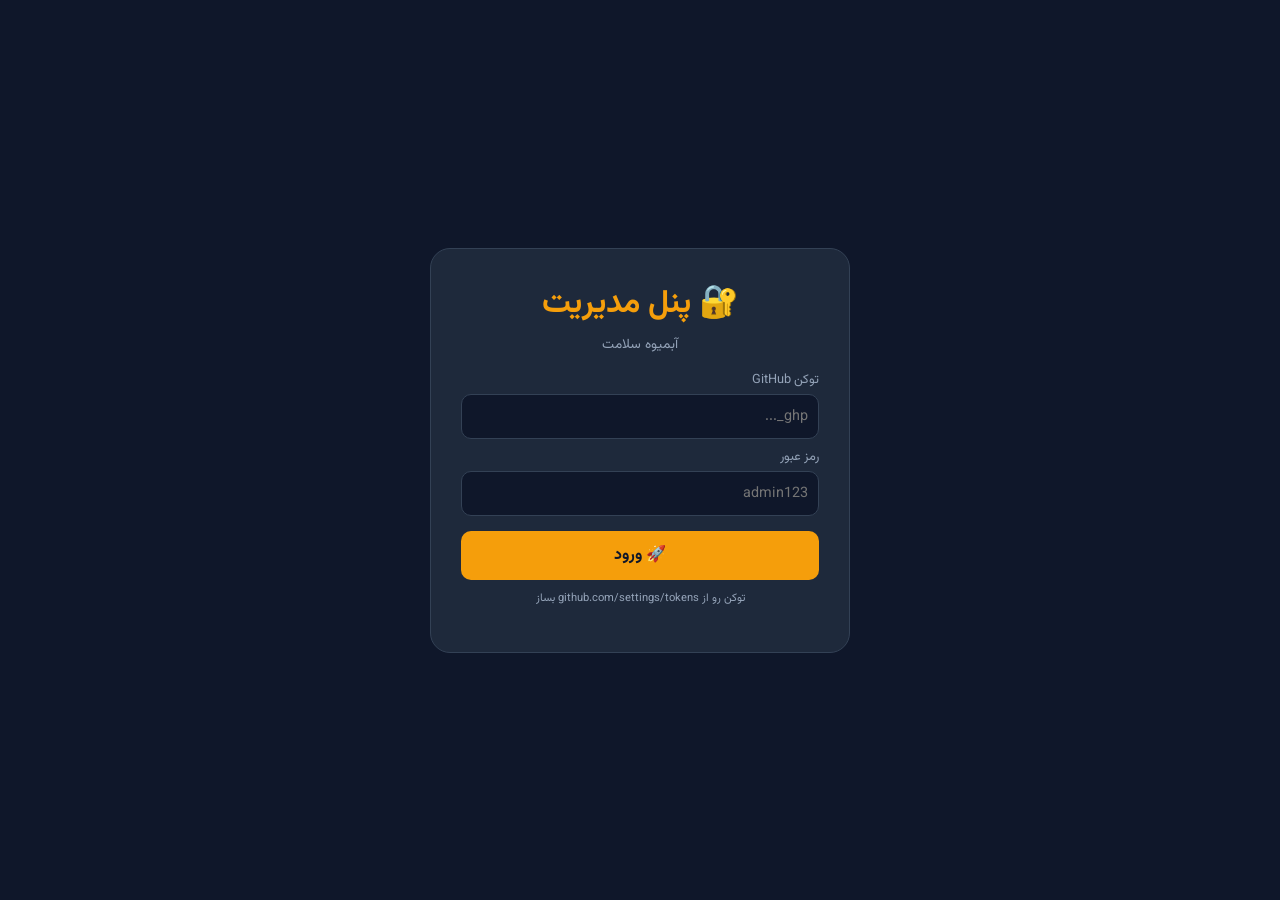
==== admin.html @ 1343d587 "Create admin.html" ====
<!DOCTYPE html>
<html lang="fa" dir="rtl">
<head>
    <meta charset="UTF-8">
    <meta name="viewport" content="width=device-width, initial-scale=1.0">
    <title>پنل مدیریت | آبمیوه سلامت</title>
    <link rel="stylesheet" href="https://cdnjs.cloudflare.com/ajax/libs/font-awesome/6.4.0/css/all.min.css">
    <link href="https://fonts.googleapis.com/css2?family=Vazirmatn:wght@300;400;500;700;900&display=swap" rel="stylesheet">
    <style>
        :root {
            --bg: #0f172a; --card: #1e293b; --text: #e2e8f0;
            --muted: #94a3b8; --primary: #f59e0b; --success: #10b981;
            --danger: #ef4444; --border: #334155;
        }
        * { margin: 0; padding: 0; box-sizing: border-box; }
        body { font-family: 'Vazirmatn', sans-serif; background: var(--bg); color: var(--text); direction: rtl; min-height: 100vh; }
        .login-screen { position: fixed; top: 0; left: 0; width: 100%; height: 100%; background: var(--bg); display: flex; align-items: center; justify-content: center; z-index: 9999; }
        .login-screen.hidden { display: none; }
        .login-box { background: var(--card); padding: 30px; border-radius: 20px; border: 1px solid var(--border); text-align: center; max-width: 420px; width: 90%; }
        .login-box h1 { color: var(--primary); margin-bottom: 5px; }
        .login-box p { color: var(--muted); font-size: 0.85rem; margin-bottom: 15px; }
        .login-box label { display: block; text-align: right; color: var(--muted); font-size: 0.8rem; margin: 8px 0 4px; }
        .login-box input { width: 100%; padding: 10px; border-radius: 10px; border: 1px solid var(--border); background: var(--bg); color: var(--text); font-family: 'Vazirmatn'; font-size: 0.9rem; }
        .login-box button { width: 100%; padding: 12px; background: var(--primary); color: var(--bg); border: none; border-radius: 10px; font-family: 'Vazirmatn'; font-weight: 700; font-size: 1rem; cursor: pointer; margin-top: 15px; }
        .login-error { color: var(--danger); margin-top: 10px; display: none; font-size: 0.85rem; }

        .dashboard { display: none; padding: 15px; max-width: 1200px; margin: 0 auto; }
        .dashboard.active { display: block; }
        .dash-header { background: var(--card); padding: 15px 20px; border-radius: 14px; border: 1px solid var(--border); display: flex; justify-content: space-between; align-items: center; margin-bottom: 20px; flex-wrap: wrap; gap: 10px; }
        .dash-header h2 { color: var(--primary); font-size: 1.2rem; }
        .btn { padding: 8px 16px; border-radius: 10px; border: none; font-family: 'Vazirmatn'; font-weight: 700; cursor: pointer; transition: 0.3s; font-size: 0.85rem; display: inline-flex; align-items: center; gap: 5px; }
        .btn-success { background: var(--success); color: white; }
        .btn-purple { background: linear-gradient(135deg, #8b5cf6, #6366f1); color: white; }
        .btn-danger { background: var(--danger); color: white; }
        .btn-outline { background: transparent; color: var(--text); border: 1px solid var(--border); }
        .btn:hover { opacity: 0.9; transform: translateY(-1px); }
        .stats { display: grid; grid-template-columns: repeat(4, 1fr); gap: 10px; margin-bottom: 20px; }
        .stat { background: var(--card); padding: 12px; border-radius: 12px; border: 1px solid var(--border); text-align: center; }
        .stat .num { font-size: 1.5rem; font-weight: 900; color: var(--primary); }
        .stat .label { color: var(--muted); font-size: 0.75rem; }
        .sync-status { background: var(--card); border: 1px solid var(--border); padding: 10px 15px; border-radius: 10px; margin-bottom: 15px; display: flex; align-items: center; gap: 8px; font-size: 0.85rem; }
        .sync-dot { width: 8px; height: 8px; border-radius: 50%; }
        .sync-dot.online { background: var(--success); }
        .sync-dot.offline { background: var(--danger); }

        .table-wrap { background: var(--card); border-radius: 14px; border: 1px solid var(--border); overflow-x: auto; }
        table { width: 100%; border-collapse: collapse; min-width: 900px; }
        th { background: var(--bg); padding: 10px; text-align: right; color: var(--primary); font-weight: 700; font-size: 0.8rem; border-bottom: 2px solid var(--border); }
        td { padding: 8px 10px; border-bottom: 1px solid var(--border); font-size: 0.78rem; }
        tr:hover td { background: rgba(245,158,11,0.03); }
        .product-img { width: 40px; height: 40px; border-radius: 8px; object-fit: cover; }
        .icon-btn { background: var(--bg); border: 1px solid var(--border); color: var(--text); width: 28px; height: 28px; border-radius: 6px; cursor: pointer; font-size: 0.75rem; display: inline-flex; align-items: center; justify-content: center; }
        .icon-btn:hover { border-color: var(--primary); color: var(--primary); }
        .icon-btn.del:hover { border-color: var(--danger); color: var(--danger); }

        .modal-overlay { display: none; position: fixed; top: 0; left: 0; width: 100%; height: 100%; background: rgba(0,0,0,0.7); z-index: 1000; align-items: center; justify-content: center; }
        .modal-overlay.active { display: flex; }
        .modal { background: var(--card); border-radius: 16px; padding: 25px; max-width: 650px; width: 95%; max-height: 85vh; overflow-y: auto; border: 1px solid var(--border); }
        .modal h3 { color: var(--primary); margin-bottom: 15px; text-align: center; }
        .form-group { margin-bottom: 10px; }
        .form-group label { display: block; margin-bottom: 3px; color: var(--muted); font-size: 0.78rem; }
        .form-group input, .form-group select, .form-group textarea { width: 100%; padding: 8px 12px; border-radius: 8px; border: 1px solid var(--border); background: var(--bg); color: var(--text); font-family: 'Vazirmatn'; font-size: 0.85rem; }
        .form-group input:focus, .form-group select:focus, .form-group textarea:focus { outline: none; border-color: var(--primary); }
        .form-row { display: grid; grid-template-columns: 1fr 1fr; gap: 10px; }
        .form-row-3 { display: grid; grid-template-columns: 1fr 1fr 1fr; gap: 10px; }
        .price-grid { display: grid; grid-template-columns: 1fr 1fr; gap: 8px; }
        .modal-btns { display: flex; gap: 10px; justify-content: center; margin-top: 15px; flex-wrap: wrap; }
        .tag-input { display: flex; flex-wrap: wrap; gap: 5px; padding: 8px; border: 1px solid var(--border); border-radius: 8px; background: var(--bg); min-height: 40px; }
        .tag-item { background: var(--primary); color: var(--bg); padding: 3px 10px; border-radius: 15px; font-size: 0.75rem; display: flex; align-items: center; gap: 5px; }
        .tag-item button { background: none; border: none; color: var(--bg); cursor: pointer; font-size: 0.8rem; }

        .file-upload-area { border: 2px dashed var(--border); border-radius: 12px; padding: 20px; text-align: center; cursor: pointer; transition: 0.3s; margin-bottom: 10px; }
        .file-upload-area:hover { border-color: var(--primary); background: rgba(245,158,11,0.05); }
        .file-upload-area i { font-size: 2rem; color: var(--primary); margin-bottom: 8px; }
        .file-list { display: flex; flex-wrap: wrap; gap: 8px; margin-top: 10px; }
        .file-item { position: relative; width: 80px; height: 80px; border-radius: 10px; overflow: hidden; border: 1px solid var(--border); }
        .file-item img, .file-item video { width: 100%; height: 100%; object-fit: cover; }
        .file-item button { position: absolute; top: 2px; right: 2px; background: var(--danger); color: white; border: none; width: 20px; height: 20px; border-radius: 50%; cursor: pointer; font-size: 0.6rem; }

        .toast { position: fixed; bottom: 20px; right: 50%; transform: translateX(50%); padding: 10px 20px; border-radius: 50px; font-weight: 700; z-index: 9999; font-size: 0.85rem; animation: fadeIn 0.3s; }
        .toast.success { background: var(--success); color: white; }
        .toast.error { background: var(--danger); color: white; }
        .toast.info { background: #3b82f6; color: white; }
        @keyframes fadeIn { from { opacity: 0; transform: translateX(50%) translateY(10px); } to { opacity: 1; transform: translateX(50%) translateY(0); } }

        @media (max-width: 768px) { .form-row, .form-row-3, .price-grid { grid-template-columns: 1fr; } .stats { grid-template-columns: 1fr 1fr; } }
    </style>
</head>
<body>

    <!-- Login -->
    <div class="login-screen" id="loginScreen">
        <div class="login-box">
            <h1>🔐 پنل مدیریت</h1>
            <p>آبمیوه سلامت</p>
            <label>توکن GitHub</label>
            <input type="password" id="githubToken" placeholder="ghp_...">
            <label>رمز عبور</label>
            <input type="password" id="password" placeholder="admin123">
            <button onclick="login()">🚀 ورود</button>
            <p class="login-error" id="loginError"></p>
            <p style="color:var(--muted);font-size:0.7rem;margin-top:10px;">توکن رو از github.com/settings/tokens بساز</p>
        </div>
    </div>

    <!-- Dashboard -->
    <div class="dashboard" id="dashboard">
        <div class="dash-header">
            <h2>🍹 مدیریت منو</h2>
            <div style="display:flex;gap:8px;flex-wrap:wrap;">
                <button class="btn btn-success" onclick="openAdd()"><i class="fas fa-plus"></i> محصول جدید</button>
                <button class="btn btn-purple" onclick="publishNow()"><i class="fas fa-cloud-upload-alt"></i> 🚀 انتشار در سایت</button>
                <button class="btn btn-outline" onclick="loadFromGitHub()"><i class="fas fa-download"></i> دریافت</button>
                <button class="btn btn-outline" onclick="exportJSON()"><i class="fas fa-file-export"></i> خروجی</button>
                <button class="btn btn-outline" onclick="document.getElementById('importModal').classList.add('active')"><i class="fas fa-file-import"></i> ورودی</button>
                <button class="btn btn-danger" onclick="logout()"><i class="fas fa-sign-out-alt"></i> خروج</button>
            </div>
        </div>

        <div class="sync-status">
            <div class="sync-dot" id="syncDot"></div>
            <span id="syncText">آماده به کار</span>
            <span style="margin-right:auto;color:var(--muted);font-size:0.75rem;" id="syncTime"></span>
        </div>

        <div class="stats">
            <div class="stat"><div class="num" id="statTotal">۰</div><div class="label">محصولات</div></div>
            <div class="stat"><div class="num" id="statCats">۰</div><div class="label">دسته‌بندی</div></div>
            <div class="stat"><div class="num" id="statDiscounts">۰</div><div class="label">تخفیف‌دار</div></div>
            <div class="stat"><div class="num" id="statViews">۰</div><div class="label">کل بازدید</div></div>
        </div>

        <div class="table-wrap">
            <table>
                <thead>
                    <tr>
                        <th>#</th><th>عکس</th><th>نام</th><th>دسته</th><th>وضعیت</th><th>تخفیف</th><th>قیمت</th><th>بازدید</th><th>عملیات</th>
                    </tr>
                </thead>
                <tbody id="tableBody"></tbody>
            </table>
        </div>
    </div>

    <!-- Product Modal -->
    <div class="modal-overlay" id="productModal">
        <div class="modal">
            <h3 id="modalTitle">➕ محصول جدید</h3>
            
            <div class="form-group"><label>نام محصول *</label><input type="text" id="pName" placeholder="آب پرتقال"></div>
            
            <div class="form-group">
                <label>تصاویر و فیلم</label>
                <div class="file-upload-area" onclick="document.getElementById('fileInput').click()">
                    <i class="fas fa-cloud-upload-alt"></i>
                    <p style="color:var(--muted);">کلیک کن یا فایل رو بکش اینجا</p>
                    <p style="color:var(--muted);font-size:0.7rem;">عکس (jpg, png, webp) یا فیلم (mp4)</p>
                </div>
                <input type="file" id="fileInput" multiple accept="image/*,video/mp4" style="display:none;" onchange="handleFiles(this.files)">
                <div class="file-list" id="fileList"></div>
            </div>
            
            <div class="form-group"><label>توضیحات</label><textarea id="pDesc" rows="2"></textarea></div>
            
            <div class="form-group">
                <label>مواد تشکیل‌دهنده</label>
                <div class="tag-input" id="ingredientsTags" onclick="document.getElementById('ingredientInput').focus()">
                    <input type="text" id="ingredientInput" placeholder="بنویس و Enter بزن..." style="border:none;background:transparent;color:var(--text);flex:1;min-width:100px;padding:4px;font-family:'Vazirmatn';font-size:0.8rem;" onkeypress="if(event.key==='Enter'){event.preventDefault();addIngredient();}">
                </div>
            </div>
            
            <div class="form-group">
                <label>پیشنهادهای ترکیبی</label>
                <div class="tag-input" id="comboTags" onclick="document.getElementById('comboInput').focus()">
                    <input type="text" id="comboInput" placeholder="نام محصول رو بنویس و Enter بزن..." style="border:none;background:transparent;color:var(--text);flex:1;min-width:100px;padding:4px;font-family:'Vazirmatn';font-size:0.8rem;" onkeypress="if(event.key==='Enter'){event.preventDefault();addCombo();}">
                </div>
            </div>
            
            <div class="form-row-3">
                <div class="form-group">
                    <label>دسته‌بندی</label>
                    <select id="pCat">
                        <option>پرفروش‌ها</option><option>آبمیوه طبیعی</option><option>آبمیوه فصل</option>
                        <option>ترش</option><option>ترکیبی</option><option>شیک</option>
                        <option>اسموتی</option><option>رژیمی</option>
                    </select>
                </div>
                <div class="form-group">
                    <label>وضعیت</label>
                    <select id="pStatus">
                        <option value="available">✅ موجود</option>
                        <option value="low">⏳ رو به اتمام</option>
                        <option value="unavailable">❌ ناموجود</option>
                    </select>
                </div>
                <div class="form-group">
                    <label>نشان</label>
                    <select id="pBadge">
                        <option value="">بدون نشان</option>
                        <option value="special">⭐ پرفروش</option>
                        <option value="new">🆕 جدید</option>
                    </select>
                </div>
            </div>
            
            <div class="form-row">
                <div class="form-group"><label>امتیاز (۱-۵)</label><input type="number" id="pStars" min="1" max="5" value="4"></div>
                <div class="form-group"><label>کالری</label><input type="text" id="pCal" placeholder="۱۲۰"></div>
            </div>
            
            <div class="form-row">
                <div class="form-group"><label>تخفیف (٪)</label><input type="number" id="pDiscount" min="0" max="99" value="0" placeholder="۰ = بدون تخفیف"></div>
                <div class="form-group"><label>ترتیب نمایش</label><input type="number" id="pOrder" value="1"></div>
            </div>
            
            <label style="color:var(--muted);font-size:0.8rem;display:block;margin-bottom:6px;">💰 قیمت‌ها (تومان - فقط عدد)</label>
            <div class="price-grid">
                <div class="form-group"><label>لیوانی</label><input type="text" id="p1" placeholder="85000"></div>
                <div class="form-group"><label>نیم‌لیتری</label><input type="text" id="p2" placeholder="140000"></div>
                <div class="form-group"><label>یک‌لیتری</label><input type="text" id="p3" placeholder="220000"></div>
                <div class="form-group"><label>خانوادگی</label><input type="text" id="p4" placeholder="300000"></div>
            </div>
            
            <input type="hidden" id="editIdx" value="-1">
            <div class="modal-btns">
                <button class="btn btn-success" onclick="saveProduct()"><i class="fas fa-save"></i> 💾 ذخیره</button>
                <button class="btn btn-outline" onclick="closeProductModal()">انصراف</button>
            </div>
        </div>
    </div>

    <!-- Import Modal -->
    <div class="modal-overlay" id="importModal">
        <div class="modal">
            <h3>📥 ورود JSON</h3>
            <div class="form-group"><textarea id="importJson" style="min-height:200px;direction:ltr;text-align:left;font-family:monospace;font-size:0.75rem;"></textarea></div>
            <div class="modal-btns">
                <button class="btn btn-success" onclick="importData()">وارد کردن</button>
                <button class="btn btn-outline" onclick="document.getElementById('importModal').classList.remove('active')">انصراف</button>
            </div>
        </div>
    </div>

    <script>
        const USER = 'asadi1379aboli-ops';
        const REPO = 'Salamat.jucei';
        const FILE = 'data.json';
        const PASS = 'admin123';
        let token = '';
        let menuData = [];
        let tempIngredients = [];
        let tempCombos = [];
        let tempFiles = []; // ذخیره موقت فایل‌های آپلود شده

        function getData() { return JSON.parse(localStorage.getItem('admin_menu') || '[]'); }
        function setData(d) { localStorage.setItem('admin_menu', JSON.stringify(d)); menuData = d; refresh(); }

        function login() {
            const t = document.getElementById('githubToken').value.trim();
            const p = document.getElementById('password').value;
            if (!t.startsWith('ghp_')) { showError('توکن باید با ghp_ شروع بشه'); return; }
            if (p !== PASS) { showError('رمز اشتباهه'); return; }
            token = t;
            document.getElementById('loginScreen').classList.add('hidden');
            document.getElementById('dashboard').classList.add('active');
            loadFromGitHub();
        }

        function showError(msg) {
            const el = document.getElementById('loginError');
            el.textContent = '❌ ' + msg;
            el.style.display = 'block';
            setTimeout(() => el.style.display = 'none', 2500);
        }

        function logout() {
            if (confirm('خارج میشی؟')) {
                document.getElementById('loginScreen').classList.remove('hidden');
                document.getElementById('dashboard').classList.remove('active');
                token = '';
            }
        }

        async function loadFromGitHub() {
            if (!token) return;
            try {
                const r = await fetch(`https://api.github.com/repos/${USER}/${REPO}/contents/${FILE}`, { headers: { Authorization: `token ${token}` } });
                if (r.ok) {
                    const d = await r.json();
                    const data = JSON.parse(atob(d.content));
                    setData(data);
                    updateSyncStatus(true, 'داده‌ها از GitHub دریافت شد');
                    toast('✅ از سایت دریافت شد', 'success');
                } else if (r.status === 404) {
                    updateSyncStatus(true, 'فایل data.json هنوز وجود نداره');
                    toast('📝 با اولین انتشار، فایل ساخته میشه', 'info');
                }
            } catch (e) {
                updateSyncStatus(false, 'خطا در اتصال');
                toast('⚠️ خطا در دریافت', 'error');
            }
        }

        async function publishNow() {
            if (!token) { toast('❌ اول وارد شو', 'error'); return; }
            const data = getData();
            if (!data.length) { toast('❌ محصولی نیست', 'error'); return; }

            const dot = document.getElementById('syncDot');
            const text = document.getElementById('syncText');
            toast('🔄 در حال انتشار...', 'info');

            try {
                let sha = null;
                const cr = await fetch(`https://api.github.com/repos/${USER}/${REPO}/contents/${FILE}`, { headers: { Authorization: `token ${token}` } });
                if (cr.ok) { const cd = await cr.json(); sha = cd.sha; }

                const body = {
                    message: `🔄 بروزرسانی منو - ${new Date().toLocaleString('fa-IR')}`,
                    content: btoa(unescape(encodeURIComponent(JSON.stringify(data, null, 2)))),
                    branch: 'main'
                };
                if (sha) body.sha = sha;

                const r = await fetch(`https://api.github.com/repos/${USER}/${REPO}/contents/${FILE}`, {
                    method: 'PUT',
                    headers: { Authorization: `token ${token}`, 'Content-Type': 'application/json' },
                    body: JSON.stringify(body)
                });

                if (r.ok) {
                    document.getElementById('syncTime').textContent = 'انتشار: ' + new Date().toLocaleTimeString('fa-IR');
                    updateSyncStatus(true, '✅ سایت با موفقیت آپدیت شد! 🎉');
                    toast('🎉 سایت آپدیت شد! چند ثانیه بعد ببین', 'success');
                } else {
                    const err = await r.json();
                    throw new Error(err.message);
                }
            } catch (e) {
                updateSyncStatus(false, 'خطا: ' + e.message);
                toast('❌ خطا: ' + e.message, 'error');
            }
        }

        function updateSyncStatus(online, msg) {
            document.getElementById('syncDot').className = 'sync-dot ' + (online ? 'online' : 'offline');
            document.getElementById('syncText').textContent = msg;
        }

        function refresh() {
            const d = getData();
            document.getElementById('statTotal').textContent = d.length.toLocaleString('fa-IR');
            document.getElementById('statCats').textContent = [...new Set(d.map(i => i.cat))].length.toLocaleString('fa-IR');
            document.getElementById('statDiscounts').textContent = d.filter(i => i.discount > 0).length.toLocaleString('fa-IR');
            document.getElementById('statViews').textContent = d.reduce((sum, i) => sum + (i.views || 0), 0).toLocaleString('fa-IR');

            document.getElementById('tableBody').innerHTML = d.map((item, i) => {
                const img = (item.images && item.images[0]) || item.image || 'logo.png.jpg';
                const statusLabels = { available: '✅', low: '⏳', unavailable: '❌' };
                return `
                    <tr>
                        <td>${i + 1}</td>
                        <td><img src="${img}" class="product-img" onerror="this.src='logo.png.jpg'"></td>
                        <td><strong>${item.name}</strong>${item.discount > 0 ? ` <span style="color:var(--danger);font-size:0.7rem;">-${item.discount}%</span>` : ''}</td>
                        <td>${item.cat}</td>
                        <td>${statusLabels[item.status] || '✅'}</td>
                        <td>${item.discount > 0 ? item.discount + '٪' : '-'}</td>
                        <td style="color:var(--success);">${(item.prices?.['لیوانی'] || '۰').replace(/[^0-9]/g, '').replace(/\B(?=(\d{3})+(?!\d))/g, ',')} ت</td>
                        <td>${(item.views || 0).toLocaleString('fa-IR')}</td>
                        <td>
                            <button class="icon-btn" onclick="openEdit(${i})" title="ویرایش"><i class="fas fa-edit"></i></button>
                            <button class="icon-btn del" onclick="deleteProduct(${i})" title="حذف"><i class="fas fa-trash"></i></button>
                        </td>
                    </tr>
                `;
            }).join('');
        }

        // ========== FILE HANDLING ==========
        function handleFiles(files) {
            for (let file of files) {
                const reader = new FileReader();
                reader.onload = function(e) {
                    tempFiles.push({
                        name: file.name,
                        data: e.target.result,
                        type: file.type
                    });
                    renderFileList();
                };
                reader.readAsDataURL(file);
            }
        }

        function renderFileList() {
            const list = document.getElementById('fileList');
            list.innerHTML = tempFiles.map((f, i) => `
                <div class="file-item">
                    ${f.type.startsWith('video') ? 
                        `<video src="${f.data}" muted></video>` : 
                        `<img src="${f.data}" alt="">`}
                    <button onclick="tempFiles.splice(${i},1);renderFileList();">✕</button>
                </div>
            `).join('');
        }

        // ========== TAGS ==========
        function addIngredient() {
            const input = document.getElementById('ingredientInput');
            const val = input.value.trim();
            if (val) { tempIngredients.push(val); input.value = ''; renderIngredients(); }
        }
        function renderIngredients() {
            const container = document.getElementById('ingredientsTags');
            const input = document.getElementById('ingredientInput');
            container.innerHTML = tempIngredients.map((t, i) => 
                `<span class="tag-item">${t} <button onclick="tempIngredients.splice(${i},1);renderIngredients();">✕</button></span>`
            ).join('') + '<input type="text" id="ingredientInput" placeholder="بنویس و Enter بزن..." style="border:none;background:transparent;color:var(--text);flex:1;min-width:100px;padding:4px;font-family:Vazirmatn;font-size:0.8rem;" onkeypress="if(event.key===\'Enter\'){event.preventDefault();addIngredient();}">';
            setTimeout(() => document.getElementById('ingredientInput')?.focus(), 50);
        }

        function addCombo() {
            const input = document.getElementById('comboInput');
            const val = input.value.trim();
            if (val) { tempCombos.push(val); input.value = ''; renderCombos(); }
        }
        function renderCombos() {
            const container = document.getElementById('comboTags');
            const input = document.getElementById('comboInput');
            container.innerHTML = tempCombos.map((t, i) => 
                `<span class="tag-item">${t} <button onclick="tempCombos.splice(${i},1);renderCombos();">✕</button></span>`
            ).join('') + '<input type="text" id="comboInput" placeholder="نام محصول رو بنویس و Enter بزن..." style="border:none;background:transparent;color:var(--text);flex:1;min-width:100px;padding:4px;font-family:Vazirmatn;font-size:0.8rem;" onkeypress="if(event.key===\'Enter\'){event.preventDefault();addCombo();}">';
            setTimeout(() => document.getElementById('comboInput')?.focus(), 50);
        }

        // ========== MODAL ==========
        function openAdd() {
            document.getElementById('modalTitle').textContent = '➕ محصول جدید';
            document.getElementById('editIdx').value = '-1';
            clearForm();
            tempIngredients = [];
            tempCombos = [];
            tempFiles = [];
            renderIngredients();
            renderCombos();
            renderFileList();
            document.getElementById('productModal').classList.add('active');
        }

        function openEdit(index) {
            const item = getData()[index];
            document.getElementById('modalTitle').textContent = '✏️ ویرایش: ' + item.name;
            document.getElementById('editIdx').value = index;
            document.getElementById('pName').value = item.name;
            document.getElementById('pDesc').value = item.desc || '';
            document.getElementById('pCat').value = item.cat;
            document.getElementById('pStatus').value = item.status || 'available';
            document.getElementById('pBadge').value = item.badge || '';
            document.getElementById('pStars').value = item.stars || 4;
            document.getElementById('pCal').value = item.cal || '';
            document.getElementById('pDiscount').value = item.discount || 0;
            document.getElementById('pOrder').value = item.order || 1;
            document.getElementById('p1').value = (item.prices?.['لیوانی'] || '').replace(/[^0-9]/g, '');
            document.getElementById('p2').value = (item.prices?.['نیم‌لیتری'] || '').replace(/[^0-9]/g, '');
            document.getElementById('p3').value = (item.prices?.['یک‌لیتری'] || '').replace(/[^0-9]/g, '');
            document.getElementById('p4').value = (item.prices?.['یک‌ونیم‌لیتری'] || '').replace(/[^0-9]/g, '');

            tempIngredients = [...(item.ingredients || [])];
            tempCombos = [...(item.combo || [])];
            tempFiles = [];
            renderIngredients();
            renderCombos();
            renderFileList();
            
            // Show existing images
            if (item.images) {
                tempFiles = item.images.map(img => ({
                    name: img.split('/').pop(),
                    data: img,
                    type: 'image'
                }));
                renderFileList();
            }

            document.getElementById('productModal').classList.add('active');
        }

        function closeProductModal() {
            document.getElementById('productModal').classList.remove('active');
            clearForm();
        }

        function clearForm() {
            ['pName','pDesc','pCal','p1','p2','p3','p4'].forEach(id => document.getElementById(id).value = '');
            document.getElementById('pCat').value = 'آبمیوه طبیعی';
            document.getElementById('pStatus').value = 'available';
            document.getElementById('pBadge').value = '';
            document.getElementById('pStars').value = '4';
            document.getElementById('pDiscount').value = '0';
            document.getElementById('pOrder').value = '1';
            tempIngredients = [];
            tempCombos = [];
            tempFiles = [];
            renderIngredients();
            renderCombos();
            renderFileList();
        }

        function saveProduct() {
            const name = document.getElementById('pName').value.trim();
            if (!name) { toast('❌ اسم رو بنویس', 'error'); return; }

            // Use uploaded files or existing ones
            let images = [];
            if (tempFiles.length > 0) {
                images = tempFiles.map(f => f.data); // Base64 data URLs
            }

            const formatPrice = (val) => {
                const num = parseInt(val) || 0;
                return num.toLocaleString('fa-IR');
            };

            const product = {
                name,
                images: images.length > 0 ? images : undefined,
                image: images.length > 0 ? images[0] : undefined,
                desc: document.getElementById('pDesc').value.trim(),
                ingredients: [...tempIngredients],
                prices: {
                    "لیوانی": formatPrice(document.getElementById('p1').value),
                    "نیم‌لیتری": formatPrice(document.getElementById('p2').value),
                    "یک‌لیتری": formatPrice(document.getElementById('p3').value),
                    "یک‌ونیم‌لیتری": formatPrice(document.getElementById('p4').value)
                },
                cat: document.getElementById('pCat').value,
                status: document.getElementById('pStatus').value,
                badge: document.getElementById('pBadge').value,
                stars: parseInt(document.getElementById('pStars').value) || 4,
                cal: document.getElementById('pCal').value.trim() || '---',
                discount: parseInt(document.getElementById('pDiscount').value) || 0,
                order: parseInt(document.getElementById('pOrder').value) || 1,
                combo: [...tempCombos],
                goals: [],
                views: 0
            };

            const data = getData();
            const idx = parseInt(document.getElementById('editIdx').value);
            
            if (idx >= 0) {
                product.views = data[idx].views || 0;
                product.goals = data[idx].goals || [];
                data[idx] = product;
            } else {
                data.push(product);
            }

            // Sort by order
            data.sort((a, b) => (a.order || 99) - (b.order || 99));
            
            setData(data);
            closeProductModal();
            toast('💾 ذخیره شد. حالا دکمه 🚀 انتشار رو بزن', 'info');
        }

        function deleteProduct(index) {
            const item = getData()[index];
            if (confirm(`حذف "${item.name}"؟`)) {
                const data = getData();
                data.splice(index, 1);
                setData(data);
                toast('🗑️ حذف شد. انتشار رو فراموش نکن', 'info');
            }
        }

        function exportJSON() {
            const data = getData();
            const blob = new Blob([JSON.stringify(data, null, 2)], { type: 'application/json' });
            const a = document.createElement('a');
            a.href = URL.createObjectURL(blob);
            a.download = 'menu-backup-' + new Date().toISOString().slice(0,10) + '.json';
            a.click();
            toast('📥 دانلود شد', 'success');
        }

        function importData() {
            try {
                const data = JSON.parse(document.getElementById('importJson').value.trim());
                if (!Array.isArray(data)) throw new Error('نامعتبر');
                if (confirm(`${data.length} محصول وارد شود؟`)) {
                    setData(data);
                    document.getElementById('importModal').classList.remove('active');
                    document.getElementById('importJson').value = '';
                    toast('✅ وارد شد', 'success');
                }
            } catch (e) {
                toast('❌ JSON نامعتبر', 'error');
            }
        }

        function toast(msg, type = 'success') {
            const t = document.createElement('div');
            t.className = 'toast ' + type;
            t.textContent = msg;
            document.body.appendChild(t);
            setTimeout(() => t.remove(), 3000);
        }

        // Close modals
        document.getElementById('productModal').addEventListener('click', function(e) { if (e.target === this) closeProductModal(); });
        document.getElementById('importModal').addEventListener('click', function(e) { if (e.target === this) this.classList.remove('active'); });

        // Init
        refresh();
    </script>
</body>
</html>
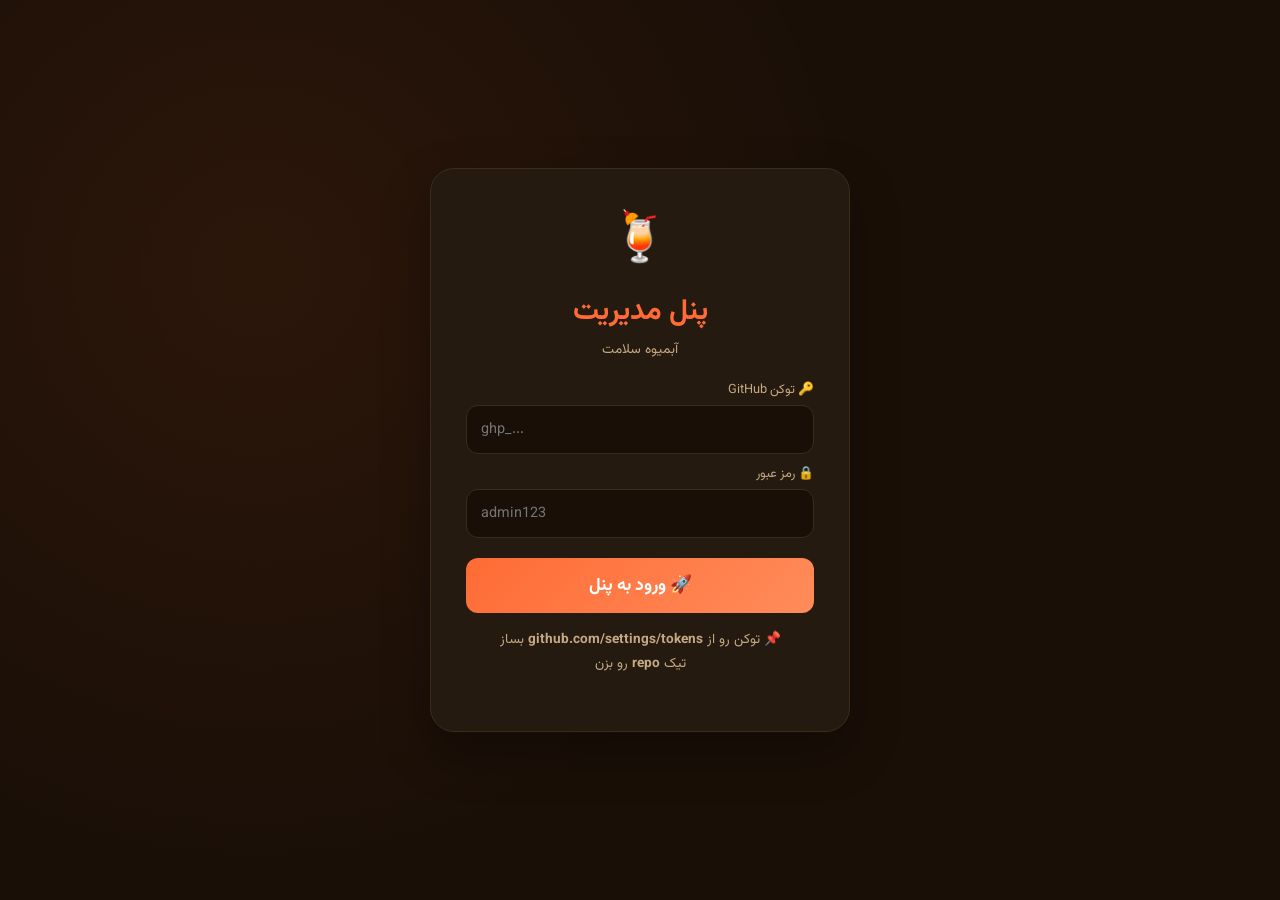
==== commit e16f0cb5: "Update admin.html" ====
--- a/admin.html
+++ b/admin.html
@@ -8,82 +8,195 @@
     <link href="https://fonts.googleapis.com/css2?family=Vazirmatn:wght@300;400;500;700;900&display=swap" rel="stylesheet">
     <style>
         :root {
-            --bg: #0f172a; --card: #1e293b; --text: #e2e8f0;
-            --muted: #94a3b8; --primary: #f59e0b; --success: #10b981;
-            --danger: #ef4444; --border: #334155;
+            --bg: #1a0f07; --card: #241a10; --text: #f5e6d3;
+            --muted: #c4a882; --primary: #ff6b35; --success: #7bc67e;
+            --danger: #ff2d55; --warning: #ffd23f; --border: #3d2b1a;
         }
         * { margin: 0; padding: 0; box-sizing: border-box; }
         body { font-family: 'Vazirmatn', sans-serif; background: var(--bg); color: var(--text); direction: rtl; min-height: 100vh; }
-        .login-screen { position: fixed; top: 0; left: 0; width: 100%; height: 100%; background: var(--bg); display: flex; align-items: center; justify-content: center; z-index: 9999; }
+
+        .login-screen {
+            position: fixed; top: 0; left: 0; width: 100%; height: 100%;
+            background: var(--bg); display: flex; align-items: center;
+            justify-content: center; z-index: 9999;
+            background-image: radial-gradient(circle at 20% 30%, rgba(255,107,53,0.08) 0%, transparent 50%);
+        }
         .login-screen.hidden { display: none; }
-        .login-box { background: var(--card); padding: 30px; border-radius: 20px; border: 1px solid var(--border); text-align: center; max-width: 420px; width: 90%; }
-        .login-box h1 { color: var(--primary); margin-bottom: 5px; }
-        .login-box p { color: var(--muted); font-size: 0.85rem; margin-bottom: 15px; }
-        .login-box label { display: block; text-align: right; color: var(--muted); font-size: 0.8rem; margin: 8px 0 4px; }
-        .login-box input { width: 100%; padding: 10px; border-radius: 10px; border: 1px solid var(--border); background: var(--bg); color: var(--text); font-family: 'Vazirmatn'; font-size: 0.9rem; }
-        .login-box button { width: 100%; padding: 12px; background: var(--primary); color: var(--bg); border: none; border-radius: 10px; font-family: 'Vazirmatn'; font-weight: 700; font-size: 1rem; cursor: pointer; margin-top: 15px; }
+        .login-box {
+            background: var(--card); padding: 35px; border-radius: 24px;
+            border: 1px solid var(--border); text-align: center;
+            max-width: 420px; width: 90%; box-shadow: 0 20px 50px rgba(0,0,0,0.3);
+        }
+        .login-box h1 { color: var(--primary); margin-bottom: 5px; font-size: 1.8rem; }
+        .login-box .emoji { font-size: 3rem; margin-bottom: 10px; }
+        .login-box p { color: var(--muted); font-size: 0.85rem; margin-bottom: 20px; }
+        .login-box label { display: block; text-align: right; color: var(--muted); font-size: 0.8rem; margin: 10px 0 5px; }
+        .login-box input {
+            width: 100%; padding: 12px 14px; border-radius: 12px;
+            border: 1px solid var(--border); background: var(--bg);
+            color: var(--text); font-family: 'Vazirmatn'; font-size: 0.9rem;
+            transition: 0.3s;
+        }
+        .login-box input:focus { outline: none; border-color: var(--primary); }
+        .login-box button {
+            width: 100%; padding: 14px; background: linear-gradient(135deg, var(--primary), #ff8c5a);
+            color: white; border: none; border-radius: 12px;
+            font-family: 'Vazirmatn'; font-weight: 700; font-size: 1.1rem;
+            cursor: pointer; margin-top: 20px; transition: 0.3s;
+        }
+        .login-box button:hover { transform: translateY(-2px); box-shadow: 0 10px 25px rgba(255,107,53,0.3); }
         .login-error { color: var(--danger); margin-top: 10px; display: none; font-size: 0.85rem; }
-
-        .dashboard { display: none; padding: 15px; max-width: 1200px; margin: 0 auto; }
+        .login-info { color: var(--muted); font-size: 0.7rem; margin-top: 15px; line-height: 1.8; }
+
+        .dashboard { display: none; padding: 20px; max-width: 1300px; margin: 0 auto; }
         .dashboard.active { display: block; }
-        .dash-header { background: var(--card); padding: 15px 20px; border-radius: 14px; border: 1px solid var(--border); display: flex; justify-content: space-between; align-items: center; margin-bottom: 20px; flex-wrap: wrap; gap: 10px; }
-        .dash-header h2 { color: var(--primary); font-size: 1.2rem; }
-        .btn { padding: 8px 16px; border-radius: 10px; border: none; font-family: 'Vazirmatn'; font-weight: 700; cursor: pointer; transition: 0.3s; font-size: 0.85rem; display: inline-flex; align-items: center; gap: 5px; }
-        .btn-success { background: var(--success); color: white; }
+
+        .dash-header {
+            background: var(--card); padding: 18px 25px; border-radius: 16px;
+            border: 1px solid var(--border); display: flex;
+            justify-content: space-between; align-items: center;
+            margin-bottom: 20px; flex-wrap: wrap; gap: 12px;
+        }
+        .dash-header h2 { color: var(--primary); font-size: 1.3rem; display: flex; align-items: center; gap: 10px; }
+        .btn {
+            padding: 10px 18px; border-radius: 12px; border: none;
+            font-family: 'Vazirmatn'; font-weight: 700; cursor: pointer;
+            transition: 0.3s; font-size: 0.85rem;
+            display: inline-flex; align-items: center; gap: 6px;
+        }
+        .btn-success { background: var(--success); color: #000; }
+        .btn-success:hover { background: #5a9e5f; }
         .btn-purple { background: linear-gradient(135deg, #8b5cf6, #6366f1); color: white; }
+        .btn-purple:hover { transform: translateY(-2px); box-shadow: 0 8px 20px rgba(139,92,246,0.3); }
         .btn-danger { background: var(--danger); color: white; }
         .btn-outline { background: transparent; color: var(--text); border: 1px solid var(--border); }
-        .btn:hover { opacity: 0.9; transform: translateY(-1px); }
-        .stats { display: grid; grid-template-columns: repeat(4, 1fr); gap: 10px; margin-bottom: 20px; }
-        .stat { background: var(--card); padding: 12px; border-radius: 12px; border: 1px solid var(--border); text-align: center; }
-        .stat .num { font-size: 1.5rem; font-weight: 900; color: var(--primary); }
-        .stat .label { color: var(--muted); font-size: 0.75rem; }
-        .sync-status { background: var(--card); border: 1px solid var(--border); padding: 10px 15px; border-radius: 10px; margin-bottom: 15px; display: flex; align-items: center; gap: 8px; font-size: 0.85rem; }
-        .sync-dot { width: 8px; height: 8px; border-radius: 50%; }
-        .sync-dot.online { background: var(--success); }
+        .btn-outline:hover { border-color: var(--primary); color: var(--primary); }
+        .btn-sm { padding: 6px 12px; font-size: 0.75rem; border-radius: 8px; }
+
+        .stats { display: grid; grid-template-columns: repeat(4, 1fr); gap: 12px; margin-bottom: 20px; }
+        .stat {
+            background: var(--card); padding: 15px; border-radius: 14px;
+            border: 1px solid var(--border); text-align: center;
+        }
+        .stat .num { font-size: 1.8rem; font-weight: 900; color: var(--primary); }
+        .stat .label { color: var(--muted); font-size: 0.75rem; margin-top: 4px; }
+
+        .sync-bar {
+            background: var(--card); border: 1px solid var(--border);
+            padding: 12px 18px; border-radius: 12px; margin-bottom: 20px;
+            display: flex; align-items: center; gap: 10px; font-size: 0.85rem;
+        }
+        .sync-dot { width: 10px; height: 10px; border-radius: 50%; }
+        .sync-dot.online { background: var(--success); animation: pulse-dot 1.5s infinite; }
         .sync-dot.offline { background: var(--danger); }
-
-        .table-wrap { background: var(--card); border-radius: 14px; border: 1px solid var(--border); overflow-x: auto; }
-        table { width: 100%; border-collapse: collapse; min-width: 900px; }
-        th { background: var(--bg); padding: 10px; text-align: right; color: var(--primary); font-weight: 700; font-size: 0.8rem; border-bottom: 2px solid var(--border); }
-        td { padding: 8px 10px; border-bottom: 1px solid var(--border); font-size: 0.78rem; }
-        tr:hover td { background: rgba(245,158,11,0.03); }
-        .product-img { width: 40px; height: 40px; border-radius: 8px; object-fit: cover; }
-        .icon-btn { background: var(--bg); border: 1px solid var(--border); color: var(--text); width: 28px; height: 28px; border-radius: 6px; cursor: pointer; font-size: 0.75rem; display: inline-flex; align-items: center; justify-content: center; }
+        @keyframes pulse-dot { 0%,100% { opacity: 1; } 50% { opacity: 0.3; } }
+
+        .table-wrap {
+            background: var(--card); border-radius: 16px;
+            border: 1px solid var(--border); overflow-x: auto;
+        }
+        table { width: 100%; border-collapse: collapse; min-width: 1000px; }
+        th {
+            background: var(--bg); padding: 12px 14px; text-align: right;
+            color: var(--primary); font-weight: 700; font-size: 0.8rem;
+            border-bottom: 2px solid var(--border); white-space: nowrap;
+        }
+        td { padding: 10px 14px; border-bottom: 1px solid var(--border); font-size: 0.8rem; }
+        tr:hover td { background: rgba(255,107,53,0.03); }
+        .product-img { width: 42px; height: 42px; border-radius: 10px; object-fit: cover; }
+        .icon-btn {
+            background: var(--bg); border: 1px solid var(--border);
+            color: var(--text); width: 30px; height: 30px;
+            border-radius: 8px; cursor: pointer; font-size: 0.8rem;
+            display: inline-flex; align-items: center; justify-content: center;
+            transition: 0.3s;
+        }
         .icon-btn:hover { border-color: var(--primary); color: var(--primary); }
         .icon-btn.del:hover { border-color: var(--danger); color: var(--danger); }
 
-        .modal-overlay { display: none; position: fixed; top: 0; left: 0; width: 100%; height: 100%; background: rgba(0,0,0,0.7); z-index: 1000; align-items: center; justify-content: center; }
+        .modal-overlay {
+            display: none; position: fixed; top: 0; left: 0;
+            width: 100%; height: 100%; background: rgba(0,0,0,0.75);
+            z-index: 1000; align-items: center; justify-content: center;
+        }
         .modal-overlay.active { display: flex; }
-        .modal { background: var(--card); border-radius: 16px; padding: 25px; max-width: 650px; width: 95%; max-height: 85vh; overflow-y: auto; border: 1px solid var(--border); }
-        .modal h3 { color: var(--primary); margin-bottom: 15px; text-align: center; }
-        .form-group { margin-bottom: 10px; }
-        .form-group label { display: block; margin-bottom: 3px; color: var(--muted); font-size: 0.78rem; }
-        .form-group input, .form-group select, .form-group textarea { width: 100%; padding: 8px 12px; border-radius: 8px; border: 1px solid var(--border); background: var(--bg); color: var(--text); font-family: 'Vazirmatn'; font-size: 0.85rem; }
-        .form-group input:focus, .form-group select:focus, .form-group textarea:focus { outline: none; border-color: var(--primary); }
+        .modal {
+            background: var(--card); border-radius: 20px; padding: 25px;
+            max-width: 700px; width: 95%; max-height: 85vh; overflow-y: auto;
+            border: 1px solid var(--border); animation: slideUp 0.3s ease;
+        }
+        @keyframes slideUp { from { transform: translateY(30px); opacity: 0; } to { transform: translateY(0); opacity: 1; } }
+        .modal h3 { color: var(--primary); margin-bottom: 20px; text-align: center; font-size: 1.2rem; }
+        .form-group { margin-bottom: 12px; }
+        .form-group label { display: block; margin-bottom: 5px; color: var(--muted); font-size: 0.8rem; }
+        .form-group input, .form-group select, .form-group textarea {
+            width: 100%; padding: 10px 14px; border-radius: 10px;
+            border: 1px solid var(--border); background: var(--bg);
+            color: var(--text); font-family: 'Vazirmatn'; font-size: 0.85rem;
+            transition: 0.3s;
+        }
+        .form-group input:focus, .form-group select:focus, .form-group textarea:focus {
+            outline: none; border-color: var(--primary);
+        }
         .form-row { display: grid; grid-template-columns: 1fr 1fr; gap: 10px; }
         .form-row-3 { display: grid; grid-template-columns: 1fr 1fr 1fr; gap: 10px; }
         .price-grid { display: grid; grid-template-columns: 1fr 1fr; gap: 8px; }
-        .modal-btns { display: flex; gap: 10px; justify-content: center; margin-top: 15px; flex-wrap: wrap; }
-        .tag-input { display: flex; flex-wrap: wrap; gap: 5px; padding: 8px; border: 1px solid var(--border); border-radius: 8px; background: var(--bg); min-height: 40px; }
-        .tag-item { background: var(--primary); color: var(--bg); padding: 3px 10px; border-radius: 15px; font-size: 0.75rem; display: flex; align-items: center; gap: 5px; }
-        .tag-item button { background: none; border: none; color: var(--bg); cursor: pointer; font-size: 0.8rem; }
-
-        .file-upload-area { border: 2px dashed var(--border); border-radius: 12px; padding: 20px; text-align: center; cursor: pointer; transition: 0.3s; margin-bottom: 10px; }
-        .file-upload-area:hover { border-color: var(--primary); background: rgba(245,158,11,0.05); }
-        .file-upload-area i { font-size: 2rem; color: var(--primary); margin-bottom: 8px; }
+        .modal-btns { display: flex; gap: 10px; justify-content: center; margin-top: 20px; flex-wrap: wrap; }
+
+        .tag-container {
+            display: flex; flex-wrap: wrap; gap: 5px; padding: 10px;
+            border: 1px solid var(--border); border-radius: 10px;
+            background: var(--bg); min-height: 42px; align-items: center;
+        }
+        .tag {
+            background: var(--primary); color: white; padding: 4px 12px;
+            border-radius: 15px; font-size: 0.75rem; display: flex;
+            align-items: center; gap: 6px;
+        }
+        .tag button { background: none; border: none; color: white; cursor: pointer; font-size: 0.8rem; }
+        .tag-input {
+            border: none; background: transparent; color: var(--text);
+            font-family: 'Vazirmatn'; font-size: 0.8rem; flex: 1;
+            min-width: 100px; padding: 4px;
+        }
+        .tag-input:focus { outline: none; }
+
+        .file-upload-zone {
+            border: 2px dashed var(--border); border-radius: 14px;
+            padding: 25px; text-align: center; cursor: pointer;
+            transition: 0.3s; margin-bottom: 10px;
+        }
+        .file-upload-zone:hover { border-color: var(--primary); background: rgba(255,107,53,0.05); }
+        .file-upload-zone i { font-size: 2.5rem; color: var(--primary); margin-bottom: 10px; }
         .file-list { display: flex; flex-wrap: wrap; gap: 8px; margin-top: 10px; }
-        .file-item { position: relative; width: 80px; height: 80px; border-radius: 10px; overflow: hidden; border: 1px solid var(--border); }
+        .file-item {
+            position: relative; width: 80px; height: 80px;
+            border-radius: 10px; overflow: hidden; border: 1px solid var(--border);
+        }
         .file-item img, .file-item video { width: 100%; height: 100%; object-fit: cover; }
-        .file-item button { position: absolute; top: 2px; right: 2px; background: var(--danger); color: white; border: none; width: 20px; height: 20px; border-radius: 50%; cursor: pointer; font-size: 0.6rem; }
-
-        .toast { position: fixed; bottom: 20px; right: 50%; transform: translateX(50%); padding: 10px 20px; border-radius: 50px; font-weight: 700; z-index: 9999; font-size: 0.85rem; animation: fadeIn 0.3s; }
-        .toast.success { background: var(--success); color: white; }
+        .file-item .remove-file {
+            position: absolute; top: 3px; right: 3px;
+            background: var(--danger); color: white; border: none;
+            width: 20px; height: 20px; border-radius: 50%;
+            cursor: pointer; font-size: 0.6rem;
+        }
+
+        .toast {
+            position: fixed; bottom: 25px; right: 50%; transform: translateX(50%);
+            padding: 12px 25px; border-radius: 50px; font-weight: 700;
+            z-index: 9999; font-size: 0.85rem; animation: fadeIn 0.3s ease;
+            white-space: nowrap;
+        }
+        .toast.success { background: var(--success); color: #000; }
         .toast.error { background: var(--danger); color: white; }
         .toast.info { background: #3b82f6; color: white; }
         @keyframes fadeIn { from { opacity: 0; transform: translateX(50%) translateY(10px); } to { opacity: 1; transform: translateX(50%) translateY(0); } }
 
-        @media (max-width: 768px) { .form-row, .form-row-3, .price-grid { grid-template-columns: 1fr; } .stats { grid-template-columns: 1fr 1fr; } }
+        @media (max-width: 768px) {
+            .form-row, .form-row-3, .price-grid { grid-template-columns: 1fr; }
+            .stats { grid-template-columns: 1fr 1fr; }
+            .dash-header { flex-direction: column; text-align: center; }
+        }
     </style>
 </head>
 <body>
@@ -91,15 +204,19 @@
     <!-- Login -->
     <div class="login-screen" id="loginScreen">
         <div class="login-box">
-            <h1>🔐 پنل مدیریت</h1>
+            <div class="emoji">🍹</div>
+            <h1>پنل مدیریت</h1>
             <p>آبمیوه سلامت</p>
-            <label>توکن GitHub</label>
-            <input type="password" id="githubToken" placeholder="ghp_...">
-            <label>رمز عبور</label>
-            <input type="password" id="password" placeholder="admin123">
-            <button onclick="login()">🚀 ورود</button>
+            <label>🔑 توکن GitHub</label>
+            <input type="password" id="githubToken" placeholder="ghp_..." dir="ltr">
+            <label>🔒 رمز عبور</label>
+            <input type="password" id="password" placeholder="admin123" dir="ltr">
+            <button onclick="login()">🚀 ورود به پنل</button>
             <p class="login-error" id="loginError"></p>
-            <p style="color:var(--muted);font-size:0.7rem;margin-top:10px;">توکن رو از github.com/settings/tokens بساز</p>
+            <p class="login-info">
+                📌 توکن رو از <b>github.com/settings/tokens</b> بساز<br>
+                تیک <b>repo</b> رو بزن
+            </p>
         </div>
     </div>
 
@@ -108,33 +225,34 @@
         <div class="dash-header">
             <h2>🍹 مدیریت منو</h2>
             <div style="display:flex;gap:8px;flex-wrap:wrap;">
-                <button class="btn btn-success" onclick="openAdd()"><i class="fas fa-plus"></i> محصول جدید</button>
-                <button class="btn btn-purple" onclick="publishNow()"><i class="fas fa-cloud-upload-alt"></i> 🚀 انتشار در سایت</button>
-                <button class="btn btn-outline" onclick="loadFromGitHub()"><i class="fas fa-download"></i> دریافت</button>
-                <button class="btn btn-outline" onclick="exportJSON()"><i class="fas fa-file-export"></i> خروجی</button>
-                <button class="btn btn-outline" onclick="document.getElementById('importModal').classList.add('active')"><i class="fas fa-file-import"></i> ورودی</button>
-                <button class="btn btn-danger" onclick="logout()"><i class="fas fa-sign-out-alt"></i> خروج</button>
+                <button class="btn btn-success" onclick="openAddModal()">➕ محصول جدید</button>
+                <button class="btn btn-purple" onclick="publishNow()">🚀 انتشار در سایت</button>
+                <button class="btn btn-outline" onclick="loadFromGitHub()">📥 دریافت از سایت</button>
+                <button class="btn btn-outline" onclick="exportData()">📤 خروجی JSON</button>
+                <button class="btn btn-outline" onclick="document.getElementById('importModal').classList.add('active')">📥 ورودی JSON</button>
+                <button class="btn btn-danger" onclick="logout()">🚪 خروج</button>
             </div>
         </div>
 
-        <div class="sync-status">
+        <div class="sync-bar">
             <div class="sync-dot" id="syncDot"></div>
             <span id="syncText">آماده به کار</span>
-            <span style="margin-right:auto;color:var(--muted);font-size:0.75rem;" id="syncTime"></span>
+            <span style="margin-right:auto;color:var(--muted);font-size:0.8rem;" id="syncTime"></span>
         </div>
 
         <div class="stats">
-            <div class="stat"><div class="num" id="statTotal">۰</div><div class="label">محصولات</div></div>
-            <div class="stat"><div class="num" id="statCats">۰</div><div class="label">دسته‌بندی</div></div>
-            <div class="stat"><div class="num" id="statDiscounts">۰</div><div class="label">تخفیف‌دار</div></div>
-            <div class="stat"><div class="num" id="statViews">۰</div><div class="label">کل بازدید</div></div>
+            <div class="stat"><div class="num" id="statTotal">۰</div><div class="label">🍹 محصولات</div></div>
+            <div class="stat"><div class="num" id="statCats">۰</div><div class="label">📂 دسته‌بندی</div></div>
+            <div class="stat"><div class="num" id="statDiscounts">۰</div><div class="label">🎫 تخفیف‌دار</div></div>
+            <div class="stat"><div class="num" id="statViews">۰</div><div class="label">👁️ بازدید</div></div>
         </div>
 
         <div class="table-wrap">
             <table>
                 <thead>
                     <tr>
-                        <th>#</th><th>عکس</th><th>نام</th><th>دسته</th><th>وضعیت</th><th>تخفیف</th><th>قیمت</th><th>بازدید</th><th>عملیات</th>
+                        <th>#</th><th>عکس</th><th>نام</th><th>دسته</th><th>وضعیت</th>
+                        <th>تخفیف</th><th>قیمت</th><th>بازدید</th><th>عملیات</th>
                     </tr>
                 </thead>
                 <tbody id="tableBody"></tbody>
@@ -146,12 +264,12 @@
     <div class="modal-overlay" id="productModal">
         <div class="modal">
             <h3 id="modalTitle">➕ محصول جدید</h3>
-            
-            <div class="form-group"><label>نام محصول *</label><input type="text" id="pName" placeholder="آب پرتقال"></div>
-            
+
+            <div class="form-group"><label>📝 نام محصول *</label><input type="text" id="pName" placeholder="مثال: آب پرتقال طبیعی"></div>
+
             <div class="form-group">
-                <label>تصاویر و فیلم</label>
-                <div class="file-upload-area" onclick="document.getElementById('fileInput').click()">
+                <label>🖼️ تصاویر و فیلم</label>
+                <div class="file-upload-zone" onclick="document.getElementById('fileInput').click()">
                     <i class="fas fa-cloud-upload-alt"></i>
                     <p style="color:var(--muted);">کلیک کن یا فایل رو بکش اینجا</p>
                     <p style="color:var(--muted);font-size:0.7rem;">عکس (jpg, png, webp) یا فیلم (mp4)</p>
@@ -159,71 +277,51 @@
                 <input type="file" id="fileInput" multiple accept="image/*,video/mp4" style="display:none;" onchange="handleFiles(this.files)">
                 <div class="file-list" id="fileList"></div>
             </div>
-            
-            <div class="form-group"><label>توضیحات</label><textarea id="pDesc" rows="2"></textarea></div>
-            
+
+            <div class="form-group"><label>📄 توضیحات</label><textarea id="pDesc" rows="2" placeholder="توضیح کوتاه درباره محصول..."></textarea></div>
+
             <div class="form-group">
-                <label>مواد تشکیل‌دهنده</label>
-                <div class="tag-input" id="ingredientsTags" onclick="document.getElementById('ingredientInput').focus()">
-                    <input type="text" id="ingredientInput" placeholder="بنویس و Enter بزن..." style="border:none;background:transparent;color:var(--text);flex:1;min-width:100px;padding:4px;font-family:'Vazirmatn';font-size:0.8rem;" onkeypress="if(event.key==='Enter'){event.preventDefault();addIngredient();}">
+                <label>🧂 مواد تشکیل‌دهنده</label>
+                <div class="tag-container" id="ingredientsContainer">
+                    <input type="text" class="tag-input" id="ingredientInput" placeholder="بنویس و Enter بزن..." onkeypress="if(event.key==='Enter'){event.preventDefault();addIngredient();}">
                 </div>
             </div>
-            
+
             <div class="form-group">
-                <label>پیشنهادهای ترکیبی</label>
-                <div class="tag-input" id="comboTags" onclick="document.getElementById('comboInput').focus()">
-                    <input type="text" id="comboInput" placeholder="نام محصول رو بنویس و Enter بزن..." style="border:none;background:transparent;color:var(--text);flex:1;min-width:100px;padding:4px;font-family:'Vazirmatn';font-size:0.8rem;" onkeypress="if(event.key==='Enter'){event.preventDefault();addCombo();}">
+                <label>🍹 پیشنهادهای ترکیبی</label>
+                <div class="tag-container" id="comboContainer">
+                    <input type="text" class="tag-input" id="comboInput" placeholder="اسم محصول رو بنویس و Enter بزن..." onkeypress="if(event.key==='Enter'){event.preventDefault();addCombo();}">
                 </div>
             </div>
-            
+
             <div class="form-row-3">
-                <div class="form-group">
-                    <label>دسته‌بندی</label>
-                    <select id="pCat">
-                        <option>پرفروش‌ها</option><option>آبمیوه طبیعی</option><option>آبمیوه فصل</option>
-                        <option>ترش</option><option>ترکیبی</option><option>شیک</option>
-                        <option>اسموتی</option><option>رژیمی</option>
-                    </select>
-                </div>
-                <div class="form-group">
-                    <label>وضعیت</label>
-                    <select id="pStatus">
-                        <option value="available">✅ موجود</option>
-                        <option value="low">⏳ رو به اتمام</option>
-                        <option value="unavailable">❌ ناموجود</option>
-                    </select>
-                </div>
-                <div class="form-group">
-                    <label>نشان</label>
-                    <select id="pBadge">
-                        <option value="">بدون نشان</option>
-                        <option value="special">⭐ پرفروش</option>
-                        <option value="new">🆕 جدید</option>
-                    </select>
-                </div>
-            </div>
-            
+                <div class="form-group"><label>📂 دسته‌بندی</label><select id="pCat"><option>پرفروش‌ها</option><option>آبمیوه طبیعی</option><option>آبمیوه فصل</option><option>ترش</option><option>ترکیبی</option><option>شیک</option><option>اسموتی</option><option>رژیمی</option></select></div>
+                <div class="form-group"><label>📦 وضعیت</label><select id="pStatus"><option value="available">✅ موجود</option><option value="low">⏳ رو به اتمام</option><option value="unavailable">❌ ناموجود</option></select></div>
+                <div class="form-group"><label>🏷️ نشان</label><select id="pBadge"><option value="">بدون نشان</option><option value="special">⭐ پرفروش</option><option value="new">🆕 جدید</option></select></div>
+            </div>
+
             <div class="form-row">
-                <div class="form-group"><label>امتیاز (۱-۵)</label><input type="number" id="pStars" min="1" max="5" value="4"></div>
-                <div class="form-group"><label>کالری</label><input type="text" id="pCal" placeholder="۱۲۰"></div>
-            </div>
-            
+                <div class="form-group"><label>⭐ امتیاز</label><input type="number" id="pStars" min="1" max="5" value="4"></div>
+                <div class="form-group"><label>🔥 کالری</label><input type="text" id="pCal" placeholder="۱۲۰"></div>
+            </div>
+
             <div class="form-row">
-                <div class="form-group"><label>تخفیف (٪)</label><input type="number" id="pDiscount" min="0" max="99" value="0" placeholder="۰ = بدون تخفیف"></div>
-                <div class="form-group"><label>ترتیب نمایش</label><input type="number" id="pOrder" value="1"></div>
-            </div>
-            
-            <label style="color:var(--muted);font-size:0.8rem;display:block;margin-bottom:6px;">💰 قیمت‌ها (تومان - فقط عدد)</label>
+                <div class="form-group"><label>🎫 تخفیف (٪)</label><input type="number" id="pDiscount" min="0" max="99" value="0" placeholder="۰ = بدون تخفیف"></div>
+                <div class="form-group"><label>🔢 ترتیب</label><input type="number" id="pOrder" value="10"></div>
+            </div>
+
+            <label style="color:var(--muted);font-size:0.8rem;display:block;margin-bottom:8px;">💰 قیمت‌ها (تومان - فقط عدد وارد کن)</label>
             <div class="price-grid">
-                <div class="form-group"><label>لیوانی</label><input type="text" id="p1" placeholder="85000"></div>
-                <div class="form-group"><label>نیم‌لیتری</label><input type="text" id="p2" placeholder="140000"></div>
-                <div class="form-group"><label>یک‌لیتری</label><input type="text" id="p3" placeholder="220000"></div>
-                <div class="form-group"><label>خانوادگی</label><input type="text" id="p4" placeholder="300000"></div>
-            </div>
-            
+                <div class="form-group"><label>🥤 لیوانی</label><input type="text" id="p1" placeholder="85000"></div>
+                <div class="form-group"><label>🧃 نیم‌لیتری</label><input type="text" id="p2" placeholder="140000"></div>
+                <div class="form-group"><label>🍶 یک‌لیتری</label><input type="text" id="p3" placeholder="220000"></div>
+                <div class="form-group"><label>🫙 خانوادگی</label><input type="text" id="p4" placeholder="300000"></div>
+            </div>
+
             <input type="hidden" id="editIdx" value="-1">
+
             <div class="modal-btns">
-                <button class="btn btn-success" onclick="saveProduct()"><i class="fas fa-save"></i> 💾 ذخیره</button>
+                <button class="btn btn-success" onclick="saveProduct()">💾 ذخیره</button>
                 <button class="btn btn-outline" onclick="closeProductModal()">انصراف</button>
             </div>
         </div>
@@ -233,15 +331,16 @@
     <div class="modal-overlay" id="importModal">
         <div class="modal">
             <h3>📥 ورود JSON</h3>
-            <div class="form-group"><textarea id="importJson" style="min-height:200px;direction:ltr;text-align:left;font-family:monospace;font-size:0.75rem;"></textarea></div>
+            <div class="form-group"><textarea id="importJson" style="min-height:200px;direction:ltr;text-align:left;font-family:monospace;font-size:0.75rem;" placeholder="JSON رو اینجا بچسبون..."></textarea></div>
             <div class="modal-btns">
-                <button class="btn btn-success" onclick="importData()">وارد کردن</button>
+                <button class="btn btn-success" onclick="importData()">✅ وارد کردن</button>
                 <button class="btn btn-outline" onclick="document.getElementById('importModal').classList.remove('active')">انصراف</button>
             </div>
         </div>
     </div>
 
     <script>
+        // ========== CONFIG ==========
         const USER = 'asadi1379aboli-ops';
         const REPO = 'Salamat.jucei';
         const FILE = 'data.json';
@@ -250,70 +349,76 @@
         let menuData = [];
         let tempIngredients = [];
         let tempCombos = [];
-        let tempFiles = []; // ذخیره موقت فایل‌های آپلود شده
-
-        function getData() { return JSON.parse(localStorage.getItem('admin_menu') || '[]'); }
-        function setData(d) { localStorage.setItem('admin_menu', JSON.stringify(d)); menuData = d; refresh(); }
-
+        let tempFiles = [];
+
+        // ========== DATA ==========
+        function getData() { return JSON.parse(localStorage.getItem('admin_menu_data') || '[]'); }
+        function setData(d) { localStorage.setItem('admin_menu_data', JSON.stringify(d)); menuData = d; refreshUI(); }
+
+        // ========== LOGIN ==========
         function login() {
             const t = document.getElementById('githubToken').value.trim();
             const p = document.getElementById('password').value;
-            if (!t.startsWith('ghp_')) { showError('توکن باید با ghp_ شروع بشه'); return; }
-            if (p !== PASS) { showError('رمز اشتباهه'); return; }
+            const errEl = document.getElementById('loginError');
+
+            if (!t.startsWith('ghp_')) { errEl.textContent = '❌ توکن باید با ghp_ شروع بشه'; errEl.style.display = 'block'; return; }
+            if (p !== PASS) { errEl.textContent = '❌ رمز اشتباهه'; errEl.style.display = 'block'; return; }
+
             token = t;
             document.getElementById('loginScreen').classList.add('hidden');
             document.getElementById('dashboard').classList.add('active');
+            errEl.style.display = 'none';
             loadFromGitHub();
         }
 
-        function showError(msg) {
-            const el = document.getElementById('loginError');
-            el.textContent = '❌ ' + msg;
-            el.style.display = 'block';
-            setTimeout(() => el.style.display = 'none', 2500);
-        }
-
         function logout() {
-            if (confirm('خارج میشی؟')) {
+            if (confirm('خارج میشی؟ تغییرات ذخیره نشده پاک میشه!')) {
                 document.getElementById('loginScreen').classList.remove('hidden');
                 document.getElementById('dashboard').classList.remove('active');
+                document.getElementById('password').value = '';
                 token = '';
             }
         }
 
+        // ========== GITHUB API ==========
         async function loadFromGitHub() {
             if (!token) return;
             try {
-                const r = await fetch(`https://api.github.com/repos/${USER}/${REPO}/contents/${FILE}`, { headers: { Authorization: `token ${token}` } });
-                if (r.ok) {
-                    const d = await r.json();
-                    const data = JSON.parse(atob(d.content));
-                    setData(data);
-                    updateSyncStatus(true, 'داده‌ها از GitHub دریافت شد');
+                const res = await fetch(`https://api.github.com/repos/${USER}/${REPO}/contents/${FILE}`, {
+                    headers: { Authorization: `token ${token}` }
+                });
+                if (res.ok) {
+                    const data = await res.json();
+                    const content = JSON.parse(atob(data.content));
+                    setData(content);
+                    updateSyncStatus(true, '✅ داده‌ها از GitHub دریافت شد');
                     toast('✅ از سایت دریافت شد', 'success');
-                } else if (r.status === 404) {
-                    updateSyncStatus(true, 'فایل data.json هنوز وجود نداره');
-                    toast('📝 با اولین انتشار، فایل ساخته میشه', 'info');
+                } else if (res.status === 404) {
+                    updateSyncStatus(true, '⚠️ فایل data.json هنوز وجود نداره - با اولین انتشار ساخته میشه');
+                    toast('📝 فایل جدید با انتشار ساخته میشه', 'info');
                 }
             } catch (e) {
-                updateSyncStatus(false, 'خطا در اتصال');
+                updateSyncStatus(false, '❌ خطا در اتصال به GitHub');
                 toast('⚠️ خطا در دریافت', 'error');
             }
         }
 
         async function publishNow() {
-            if (!token) { toast('❌ اول وارد شو', 'error'); return; }
+            if (!token) { toast('❌ اول وارد شو!', 'error'); return; }
             const data = getData();
-            if (!data.length) { toast('❌ محصولی نیست', 'error'); return; }
-
-            const dot = document.getElementById('syncDot');
-            const text = document.getElementById('syncText');
+            if (!data.length) { toast('❌ هیچ محصولی وجود نداره!', 'error'); return; }
+
             toast('🔄 در حال انتشار...', 'info');
 
             try {
                 let sha = null;
-                const cr = await fetch(`https://api.github.com/repos/${USER}/${REPO}/contents/${FILE}`, { headers: { Authorization: `token ${token}` } });
-                if (cr.ok) { const cd = await cr.json(); sha = cd.sha; }
+                const checkRes = await fetch(`https://api.github.com/repos/${USER}/${REPO}/contents/${FILE}`, {
+                    headers: { Authorization: `token ${token}` }
+                });
+                if (checkRes.ok) {
+                    const checkData = await checkRes.json();
+                    sha = checkData.sha;
+                }
 
                 const body = {
                     message: `🔄 بروزرسانی منو - ${new Date().toLocaleString('fa-IR')}`,
@@ -322,23 +427,26 @@
                 };
                 if (sha) body.sha = sha;
 
-                const r = await fetch(`https://api.github.com/repos/${USER}/${REPO}/contents/${FILE}`, {
+                const res = await fetch(`https://api.github.com/repos/${USER}/${REPO}/contents/${FILE}`, {
                     method: 'PUT',
-                    headers: { Authorization: `token ${token}`, 'Content-Type': 'application/json' },
+                    headers: {
+                        Authorization: `token ${token}`,
+                        'Content-Type': 'application/json'
+                    },
                     body: JSON.stringify(body)
                 });
 
-                if (r.ok) {
-                    document.getElementById('syncTime').textContent = 'انتشار: ' + new Date().toLocaleTimeString('fa-IR');
-                    updateSyncStatus(true, '✅ سایت با موفقیت آپدیت شد! 🎉');
-                    toast('🎉 سایت آپدیت شد! چند ثانیه بعد ببین', 'success');
+                if (res.ok) {
+                    document.getElementById('syncTime').textContent = '✅ انتشار: ' + new Date().toLocaleTimeString('fa-IR');
+                    updateSyncStatus(true, '🎉 سایت با موفقیت آپدیت شد!');
+                    toast('🎉 سایت آپدیت شد!', 'success');
                 } else {
-                    const err = await r.json();
-                    throw new Error(err.message);
+                    const err = await res.json();
+                    throw new Error(err.message || 'Unknown error');
                 }
             } catch (e) {
-                updateSyncStatus(false, 'خطا: ' + e.message);
-                toast('❌ خطا: ' + e.message, 'error');
+                updateSyncStatus(false, '❌ خطا: ' + e.message);
+                toast('❌ خطا در انتشار: ' + e.message, 'error');
             }
         }
 
@@ -347,29 +455,31 @@
             document.getElementById('syncText').textContent = msg;
         }
 
-        function refresh() {
-            const d = getData();
-            document.getElementById('statTotal').textContent = d.length.toLocaleString('fa-IR');
-            document.getElementById('statCats').textContent = [...new Set(d.map(i => i.cat))].length.toLocaleString('fa-IR');
-            document.getElementById('statDiscounts').textContent = d.filter(i => i.discount > 0).length.toLocaleString('fa-IR');
-            document.getElementById('statViews').textContent = d.reduce((sum, i) => sum + (i.views || 0), 0).toLocaleString('fa-IR');
-
-            document.getElementById('tableBody').innerHTML = d.map((item, i) => {
+        // ========== UI ==========
+        function refreshUI() {
+            const data = getData();
+            document.getElementById('statTotal').textContent = data.length.toLocaleString('fa-IR');
+            document.getElementById('statCats').textContent = [...new Set(data.map(i => i.cat))].length.toLocaleString('fa-IR');
+            document.getElementById('statDiscounts').textContent = data.filter(i => i.discount > 0).length.toLocaleString('fa-IR');
+            document.getElementById('statViews').textContent = data.reduce((sum, i) => sum + (i.views || 0), 0).toLocaleString('fa-IR');
+
+            const statusIcons = { available: '✅', low: '⏳', unavailable: '❌' };
+
+            document.getElementById('tableBody').innerHTML = data.map((item, i) => {
                 const img = (item.images && item.images[0]) || item.image || 'logo.png.jpg';
-                const statusLabels = { available: '✅', low: '⏳', unavailable: '❌' };
                 return `
                     <tr>
                         <td>${i + 1}</td>
                         <td><img src="${img}" class="product-img" onerror="this.src='logo.png.jpg'"></td>
-                        <td><strong>${item.name}</strong>${item.discount > 0 ? ` <span style="color:var(--danger);font-size:0.7rem;">-${item.discount}%</span>` : ''}</td>
+                        <td><strong>${item.name}</strong>${item.discount > 0 ? ` <span style="color:var(--danger);">-${item.discount}%</span>` : ''}</td>
                         <td>${item.cat}</td>
-                        <td>${statusLabels[item.status] || '✅'}</td>
+                        <td>${statusIcons[item.status] || '✅'}</td>
                         <td>${item.discount > 0 ? item.discount + '٪' : '-'}</td>
                         <td style="color:var(--success);">${(item.prices?.['لیوانی'] || '۰').replace(/[^0-9]/g, '').replace(/\B(?=(\d{3})+(?!\d))/g, ',')} ت</td>
                         <td>${(item.views || 0).toLocaleString('fa-IR')}</td>
                         <td>
-                            <button class="icon-btn" onclick="openEdit(${i})" title="ویرایش"><i class="fas fa-edit"></i></button>
-                            <button class="icon-btn del" onclick="deleteProduct(${i})" title="حذف"><i class="fas fa-trash"></i></button>
+                            <button class="icon-btn" onclick="openEditModal(${i})" title="ویرایش">✏️</button>
+                            <button class="icon-btn del" onclick="deleteProduct(${i})" title="حذف">🗑️</button>
                         </td>
                     </tr>
                 `;
@@ -381,11 +491,7 @@
             for (let file of files) {
                 const reader = new FileReader();
                 reader.onload = function(e) {
-                    tempFiles.push({
-                        name: file.name,
-                        data: e.target.result,
-                        type: file.type
-                    });
+                    tempFiles.push({ name: file.name, data: e.target.result, type: file.type });
                     renderFileList();
                 };
                 reader.readAsDataURL(file);
@@ -393,13 +499,10 @@
         }
 
         function renderFileList() {
-            const list = document.getElementById('fileList');
-            list.innerHTML = tempFiles.map((f, i) => `
+            document.getElementById('fileList').innerHTML = tempFiles.map((f, i) => `
                 <div class="file-item">
-                    ${f.type.startsWith('video') ? 
-                        `<video src="${f.data}" muted></video>` : 
-                        `<img src="${f.data}" alt="">`}
-                    <button onclick="tempFiles.splice(${i},1);renderFileList();">✕</button>
+                    ${f.type.startsWith('video') ? `<video src="${f.data}" muted></video>` : `<img src="${f.data}" alt="">`}
+                    <button class="remove-file" onclick="tempFiles.splice(${i},1);renderFileList();">✕</button>
                 </div>
             `).join('');
         }
@@ -411,11 +514,10 @@
             if (val) { tempIngredients.push(val); input.value = ''; renderIngredients(); }
         }
         function renderIngredients() {
-            const container = document.getElementById('ingredientsTags');
-            const input = document.getElementById('ingredientInput');
-            container.innerHTML = tempIngredients.map((t, i) => 
-                `<span class="tag-item">${t} <button onclick="tempIngredients.splice(${i},1);renderIngredients();">✕</button></span>`
-            ).join('') + '<input type="text" id="ingredientInput" placeholder="بنویس و Enter بزن..." style="border:none;background:transparent;color:var(--text);flex:1;min-width:100px;padding:4px;font-family:Vazirmatn;font-size:0.8rem;" onkeypress="if(event.key===\'Enter\'){event.preventDefault();addIngredient();}">';
+            const container = document.getElementById('ingredientsContainer');
+            container.innerHTML = tempIngredients.map((t, i) =>
+                `<span class="tag">${t} <button onclick="tempIngredients.splice(${i},1);renderIngredients();">✕</button></span>`
+            ).join('') + '<input type="text" class="tag-input" id="ingredientInput" placeholder="بنویس و Enter بزن..." onkeypress="if(event.key===\'Enter\'){event.preventDefault();addIngredient();}">';
             setTimeout(() => document.getElementById('ingredientInput')?.focus(), 50);
         }
 
@@ -425,29 +527,24 @@
             if (val) { tempCombos.push(val); input.value = ''; renderCombos(); }
         }
         function renderCombos() {
-            const container = document.getElementById('comboTags');
-            const input = document.getElementById('comboInput');
-            container.innerHTML = tempCombos.map((t, i) => 
-                `<span class="tag-item">${t} <button onclick="tempCombos.splice(${i},1);renderCombos();">✕</button></span>`
-            ).join('') + '<input type="text" id="comboInput" placeholder="نام محصول رو بنویس و Enter بزن..." style="border:none;background:transparent;color:var(--text);flex:1;min-width:100px;padding:4px;font-family:Vazirmatn;font-size:0.8rem;" onkeypress="if(event.key===\'Enter\'){event.preventDefault();addCombo();}">';
+            const container = document.getElementById('comboContainer');
+            container.innerHTML = tempCombos.map((t, i) =>
+                `<span class="tag">${t} <button onclick="tempCombos.splice(${i},1);renderCombos();">✕</button></span>`
+            ).join('') + '<input type="text" class="tag-input" id="comboInput" placeholder="اسم محصول رو بنویس و Enter بزن..." onkeypress="if(event.key===\'Enter\'){event.preventDefault();addCombo();}">';
             setTimeout(() => document.getElementById('comboInput')?.focus(), 50);
         }
 
         // ========== MODAL ==========
-        function openAdd() {
+        function openAddModal() {
             document.getElementById('modalTitle').textContent = '➕ محصول جدید';
             document.getElementById('editIdx').value = '-1';
             clearForm();
-            tempIngredients = [];
-            tempCombos = [];
-            tempFiles = [];
-            renderIngredients();
-            renderCombos();
-            renderFileList();
+            tempIngredients = []; tempCombos = []; tempFiles = [];
+            renderIngredients(); renderCombos(); renderFileList();
             document.getElementById('productModal').classList.add('active');
         }
 
-        function openEdit(index) {
+        function openEditModal(index) {
             const item = getData()[index];
             document.getElementById('modalTitle').textContent = '✏️ ویرایش: ' + item.name;
             document.getElementById('editIdx').value = index;
@@ -459,36 +556,19 @@
             document.getElementById('pStars').value = item.stars || 4;
             document.getElementById('pCal').value = item.cal || '';
             document.getElementById('pDiscount').value = item.discount || 0;
-            document.getElementById('pOrder').value = item.order || 1;
+            document.getElementById('pOrder').value = item.order || 10;
             document.getElementById('p1').value = (item.prices?.['لیوانی'] || '').replace(/[^0-9]/g, '');
             document.getElementById('p2').value = (item.prices?.['نیم‌لیتری'] || '').replace(/[^0-9]/g, '');
             document.getElementById('p3').value = (item.prices?.['یک‌لیتری'] || '').replace(/[^0-9]/g, '');
             document.getElementById('p4').value = (item.prices?.['یک‌ونیم‌لیتری'] || '').replace(/[^0-9]/g, '');
-
             tempIngredients = [...(item.ingredients || [])];
             tempCombos = [...(item.combo || [])];
             tempFiles = [];
-            renderIngredients();
-            renderCombos();
-            renderFileList();
-            
-            // Show existing images
-            if (item.images) {
-                tempFiles = item.images.map(img => ({
-                    name: img.split('/').pop(),
-                    data: img,
-                    type: 'image'
-                }));
-                renderFileList();
-            }
-
+            renderIngredients(); renderCombos(); renderFileList();
             document.getElementById('productModal').classList.add('active');
         }
 
-        function closeProductModal() {
-            document.getElementById('productModal').classList.remove('active');
-            clearForm();
-        }
+        function closeProductModal() { document.getElementById('productModal').classList.remove('active'); clearForm(); }
 
         function clearForm() {
             ['pName','pDesc','pCal','p1','p2','p3','p4'].forEach(id => document.getElementById(id).value = '');
@@ -497,24 +577,13 @@
             document.getElementById('pBadge').value = '';
             document.getElementById('pStars').value = '4';
             document.getElementById('pDiscount').value = '0';
-            document.getElementById('pOrder').value = '1';
-            tempIngredients = [];
-            tempCombos = [];
-            tempFiles = [];
-            renderIngredients();
-            renderCombos();
-            renderFileList();
-        }
-
+            document.getElementById('pOrder').value = '10';
+        }
+
+        // ========== SAVE ==========
         function saveProduct() {
             const name = document.getElementById('pName').value.trim();
-            if (!name) { toast('❌ اسم رو بنویس', 'error'); return; }
-
-            // Use uploaded files or existing ones
-            let images = [];
-            if (tempFiles.length > 0) {
-                images = tempFiles.map(f => f.data); // Base64 data URLs
-            }
+            if (!name) { toast('❌ اسم محصول رو بنویس!', 'error'); return; }
 
             const formatPrice = (val) => {
                 const num = parseInt(val) || 0;
@@ -523,8 +592,8 @@
 
             const product = {
                 name,
-                images: images.length > 0 ? images : undefined,
-                image: images.length > 0 ? images[0] : undefined,
+                images: tempFiles.length > 0 ? tempFiles.map(f => f.data) : undefined,
+                image: tempFiles.length > 0 ? tempFiles[0].data : undefined,
                 desc: document.getElementById('pDesc').value.trim(),
                 ingredients: [...tempIngredients],
                 prices: {
@@ -539,7 +608,7 @@
                 stars: parseInt(document.getElementById('pStars').value) || 4,
                 cal: document.getElementById('pCal').value.trim() || '---',
                 discount: parseInt(document.getElementById('pDiscount').value) || 0,
-                order: parseInt(document.getElementById('pOrder').value) || 1,
+                order: parseInt(document.getElementById('pOrder').value) || 10,
                 combo: [...tempCombos],
                 goals: [],
                 views: 0
@@ -547,7 +616,7 @@
 
             const data = getData();
             const idx = parseInt(document.getElementById('editIdx').value);
-            
+
             if (idx >= 0) {
                 product.views = data[idx].views || 0;
                 product.goals = data[idx].goals || [];
@@ -556,50 +625,53 @@
                 data.push(product);
             }
 
-            // Sort by order
             data.sort((a, b) => (a.order || 99) - (b.order || 99));
-            
             setData(data);
             closeProductModal();
-            toast('💾 ذخیره شد. حالا دکمه 🚀 انتشار رو بزن', 'info');
+            toast('💾 ذخیره شد! حالا 🚀 انتشار رو بزن', 'info');
         }
 
         function deleteProduct(index) {
             const item = getData()[index];
-            if (confirm(`حذف "${item.name}"؟`)) {
+            if (confirm(`حذف "${item.name}"؟\nاین عملیات قابل بازگشت نیست!`)) {
                 const data = getData();
                 data.splice(index, 1);
                 setData(data);
-                toast('🗑️ حذف شد. انتشار رو فراموش نکن', 'info');
+                toast('🗑️ حذف شد. انتشار رو فراموش نکن!', 'info');
             }
         }
 
-        function exportJSON() {
+        // ========== IMPORT/EXPORT ==========
+        function exportData() {
             const data = getData();
             const blob = new Blob([JSON.stringify(data, null, 2)], { type: 'application/json' });
             const a = document.createElement('a');
             a.href = URL.createObjectURL(blob);
-            a.download = 'menu-backup-' + new Date().toISOString().slice(0,10) + '.json';
+            a.download = 'menu-backup-' + new Date().toISOString().slice(0, 10) + '.json';
             a.click();
-            toast('📥 دانلود شد', 'success');
+            toast('📥 فایل پشتیبان دانلود شد', 'success');
         }
 
         function importData() {
             try {
-                const data = JSON.parse(document.getElementById('importJson').value.trim());
-                if (!Array.isArray(data)) throw new Error('نامعتبر');
-                if (confirm(`${data.length} محصول وارد شود؟`)) {
-                    setData(data);
+                const json = document.getElementById('importJson').value.trim();
+                const imported = JSON.parse(json);
+                if (!Array.isArray(imported)) throw new Error('Invalid format');
+                if (confirm(`${imported.length} محصول وارد شود؟`)) {
+                    setData(imported);
                     document.getElementById('importModal').classList.remove('active');
                     document.getElementById('importJson').value = '';
-                    toast('✅ وارد شد', 'success');
+                    toast('✅ داده‌ها وارد شد', 'success');
                 }
             } catch (e) {
-                toast('❌ JSON نامعتبر', 'error');
+                toast('❌ فرمت JSON نامعتبره!', 'error');
             }
         }
 
+        // ========== TOAST ==========
         function toast(msg, type = 'success') {
+            const existing = document.querySelector('.toast');
+            if (existing) existing.remove();
             const t = document.createElement('div');
             t.className = 'toast ' + type;
             t.textContent = msg;
@@ -607,12 +679,12 @@
             setTimeout(() => t.remove(), 3000);
         }
 
-        // Close modals
+        // ========== EVENT LISTENERS ==========
         document.getElementById('productModal').addEventListener('click', function(e) { if (e.target === this) closeProductModal(); });
-        document.getElementById('importModal').addEventListener('click', function(e) { if (e.target === this) this.classList.remove('active'); });
-
-        // Init
-        refresh();
+        document.getElementById('importModal').addEventListener('click', function(e) { if (e.target === this) { this.classList.remove('active'); document.getElementById('importJson').value = ''; } });
+
+        // ========== INIT ==========
+        refreshUI();
     </script>
 </body>
 </html>
